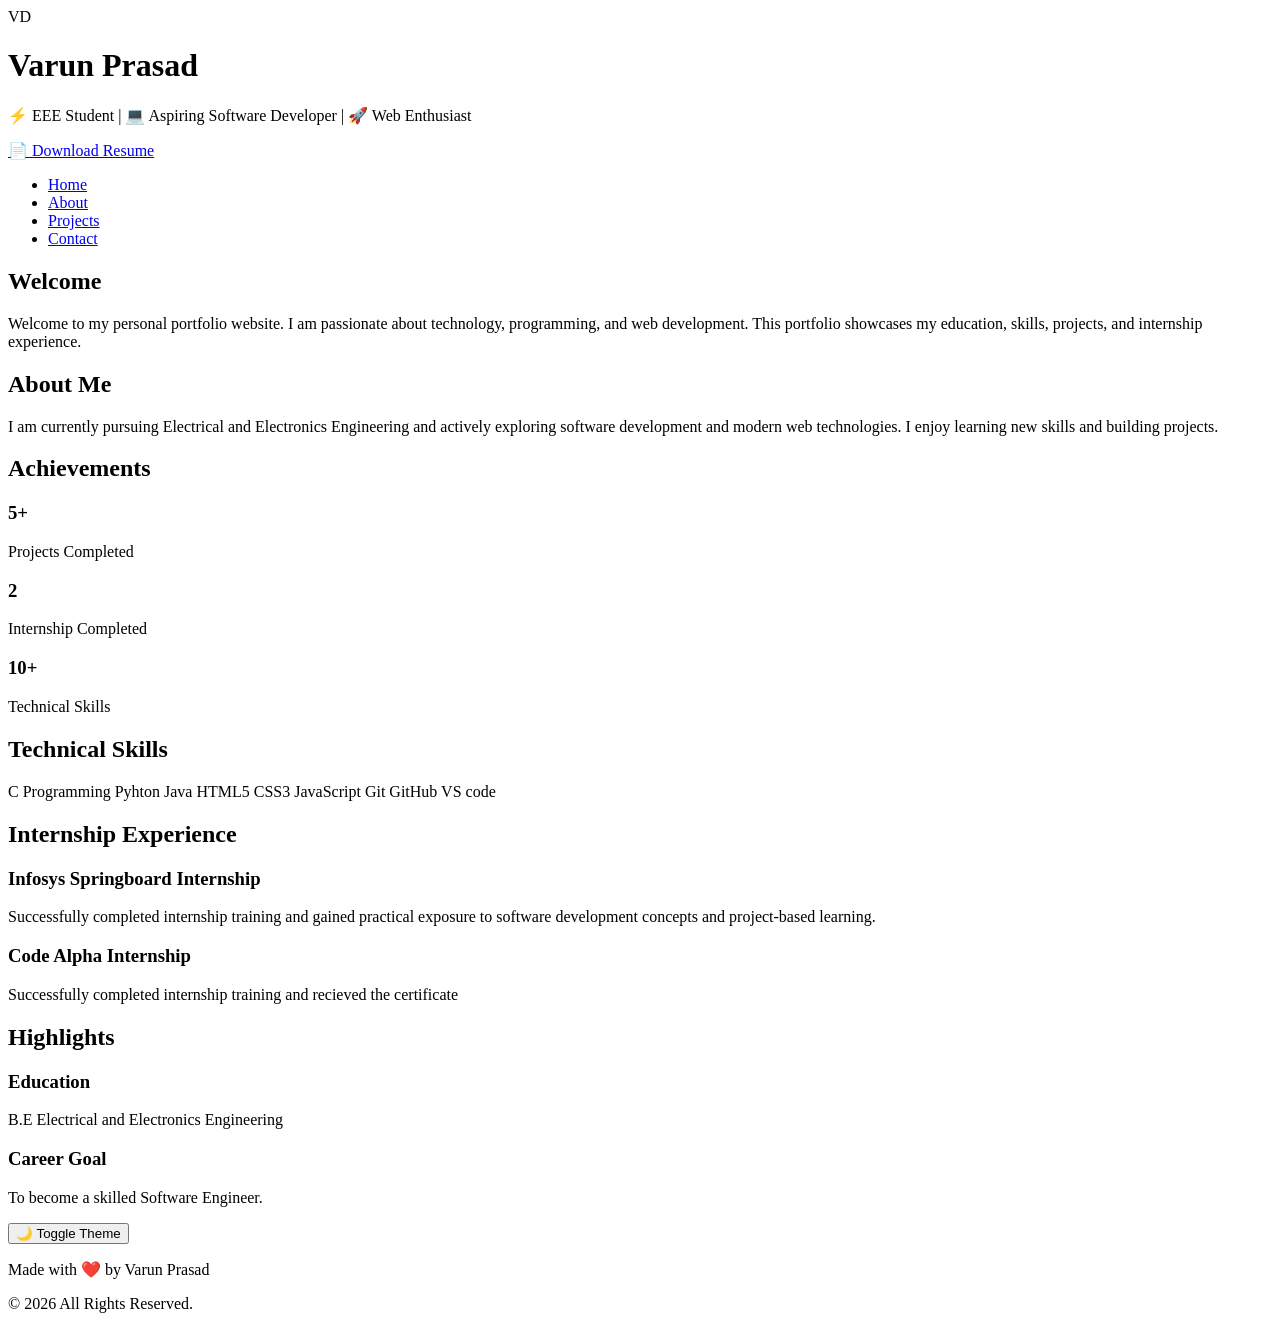
==== index.html @ 1e9d10df "Add files via upload" ====
<!DOCTYPE html>
<html lang="en">
<head>
    <meta charset="UTF-8">
    <meta name="viewport" content="width=device-width, initial-scale=1.0">

    <title>Varun Prasad | Portfolio</title>

    <meta name="description" content="Portfolio of Varun Prasad, EEE Student and Aspiring Software Developer">
    <meta name="keywords" content="Portfolio, EEE, HTML, CSS, Internship">
    <meta name="author" content="Varun Prasad">

    <link rel="stylesheet" href="css/style.css">
</head>

<body>

<header>
    <div class="profile-circle">VD</div>

    <h1>Varun Prasad</h1>

    <p class="typing">
⚡ EEE Student | 💻 Aspiring Software Developer | 🚀 Web Enthusiast
</p><a href="Resume.pdf" class="resume-btn" download>
    📄 Download Resume
</a>

    <nav aria-label="Main Navigation">
        <ul>
            <li><a href="index.html">Home</a></li>
            <li><a href="about.html">About</a></li>
            <li><a href="projects.html">Projects</a></li>
            <li><a href="contact.html">Contact</a></li>
        </ul>
    </nav>
    
</header>

<main>

<section>
    <h2>Welcome</h2>

    <p>
        Welcome to my personal portfolio website. I am passionate about
        technology, programming, and web development. This portfolio
        showcases my education, skills, projects, and internship experience.
    </p>
</section>

<section>
    <h2>About Me</h2>

    <p>
        I am currently pursuing Electrical and Electronics Engineering
        and actively exploring software development and modern web
        technologies. I enjoy learning new skills and building projects.
    </p>
</section>
<section>

<h2>Achievements</h2>

<div class="stats">

<div class="stat-box">
<h3>5+</h3>
<p>Projects Completed</p>
</div>

<div class="stat-box">
<h3>2</h3>
<p>Internship Completed</p>
</div>

<div class="stat-box">
<h3>10+</h3>
<p>Technical Skills</p>
</div>

</div>

</section>

<section>
    <h2>Technical Skills</h2>

    <div class="skills">
        <span>C Programming</span>
        <span>Pyhton</span>
        <span>Java</span>
        <span>HTML5</span>
        <span>CSS3</span>
        <span>JavaScript</span>
        <span>Git</span>
        <span>GitHub</span>
        <span>VS code</span>
    </div>
</section>

<section>
    <h2>Internship Experience</h2>

    <article>
        <h3>Infosys Springboard Internship</h3>

        <p>
            Successfully completed internship training and gained practical
            exposure to software development concepts and project-based learning.
        </p>
        <h3>Code Alpha Internship</h3>
        <p> Successfully completed internship training and recieved the certificate </p>
    </article>
</section>

<section>
    <h2>Highlights</h2>

    <article>
        <h3>Education</h3>
        <p>B.E Electrical and Electronics Engineering</p>
    </article>

    

    <article>
        <h3>Career Goal</h3>
        <p>To become a skilled Software Engineer.</p>
    </article>
</section>

</main>
<div class="theme-btn">
    <button onclick="toggleTheme()">
        🌙 Toggle Theme
    </button>
</div>

<footer>
    <p>Made with ❤️ by Varun Prasad</p>
    <p>&copy; 2026 All Rights Reserved.</p>
</footer>
<script>
function toggleTheme(){
    document.body.classList.toggle("light-mode");
}
</script>

</body>
</html>
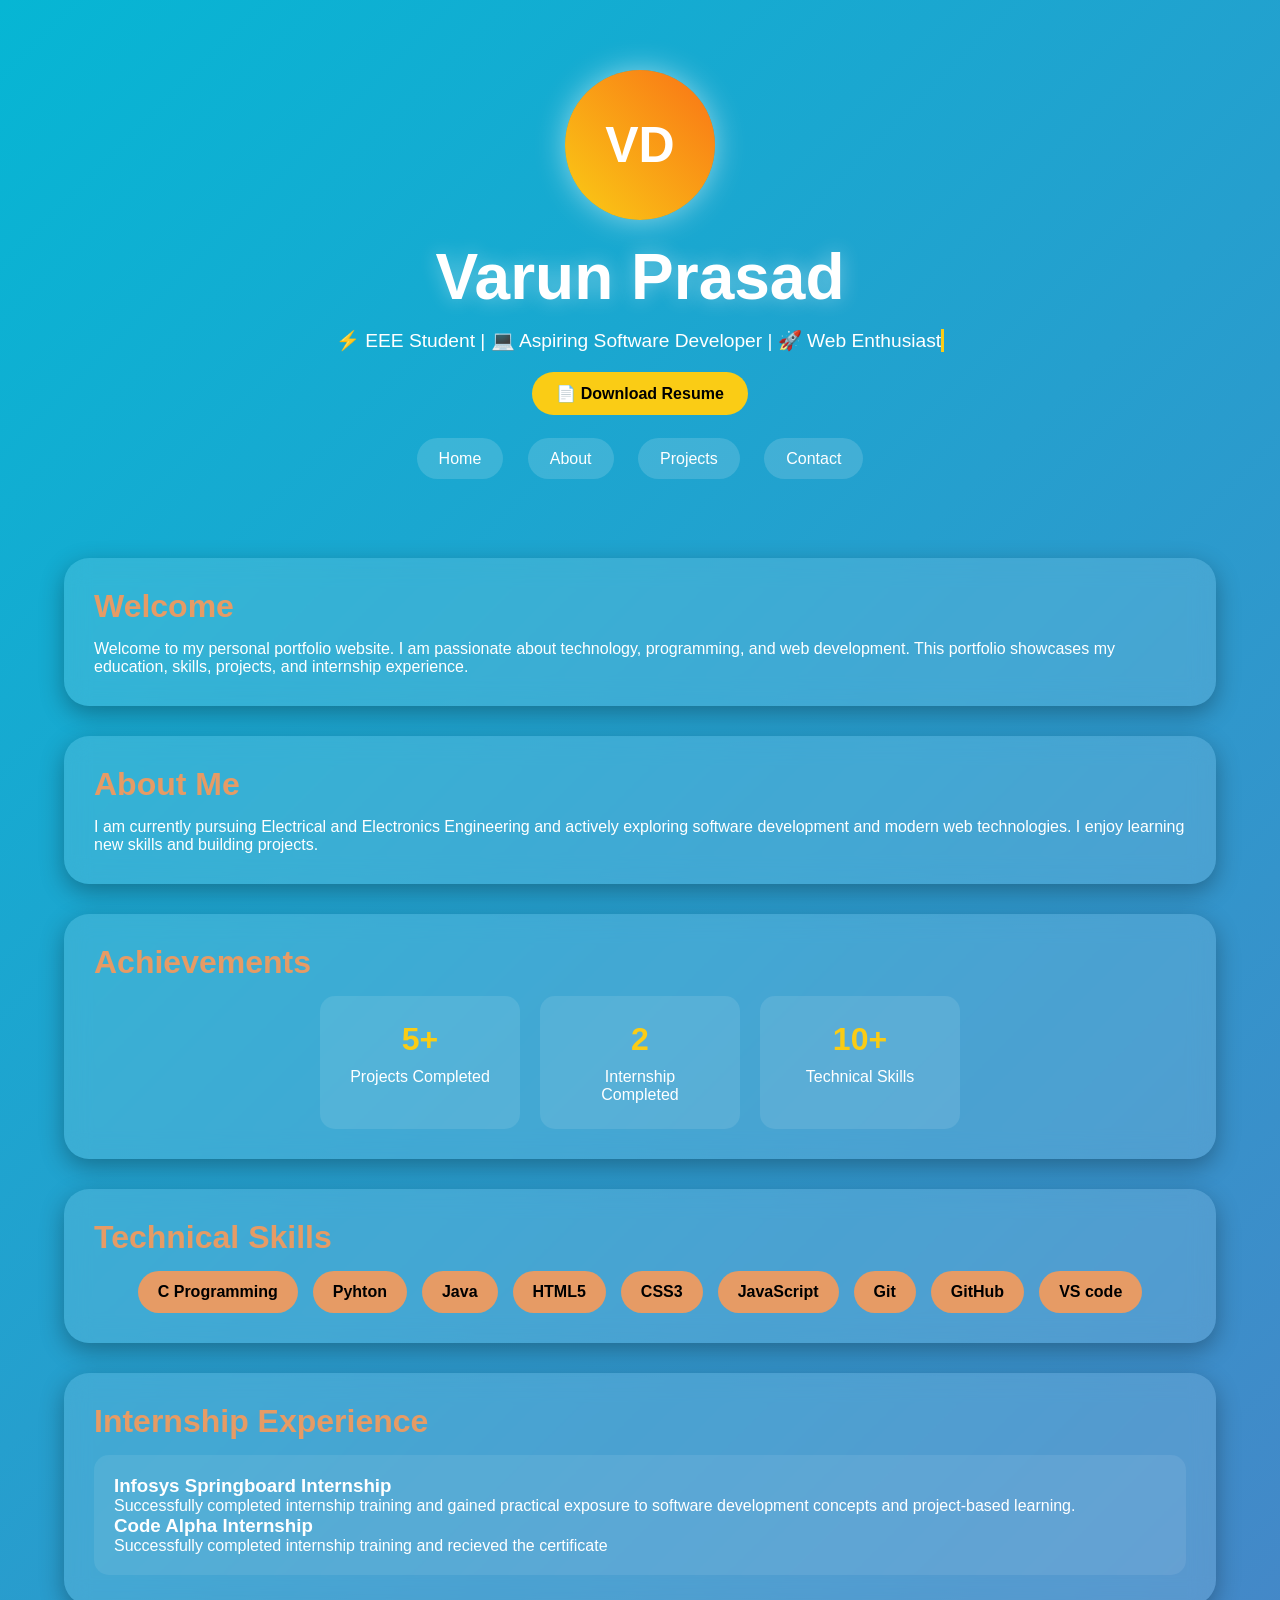
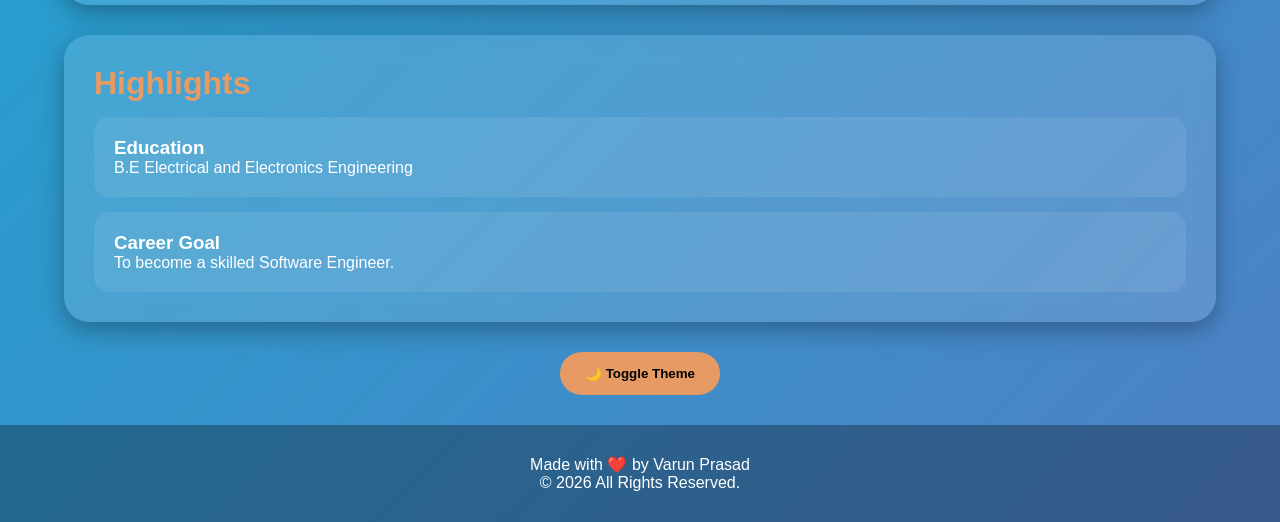
==== commit c55e137b: "Update index.html" ====
--- a/index.html
+++ b/index.html
@@ -10,7 +10,7 @@
     <meta name="keywords" content="Portfolio, EEE, HTML, CSS, Internship">
     <meta name="author" content="Varun Prasad">
 
-    <link rel="stylesheet" href="css/style.css">
+    <link rel="stylesheet" href="style.css">
 </head>
 
 <body>
@@ -148,4 +148,4 @@
 </script>
 
 </body>
-</html>+</html>
--- a/style.css
+++ b/style.css
@@ -0,0 +1,277 @@
+:root{
+    --primary:#745687;
+    --secondary:#e69b65;
+    --bg1:#0f172a;
+    --bg2:#8a1e66;
+    --bg3:#676ec1;
+    --bg4:#06b6d4;
+    --text:white;
+    --card-bg:rgba(255,255,255,0.12);
+}
+
+.light-mode{
+    --text:#111827;
+    --card-bg:rgba(255,255,255,0.9);
+}
+
+*{
+    margin:0;
+    padding:0;
+    box-sizing:border-box;
+    scroll-behavior:smooth;
+}
+
+body{
+    
+    font-family:'Segoe UI',sans-serif;
+    background:linear-gradient(-45deg,var(--bg1),var(--bg2),var(--bg3),var(--bg4));
+    background-size:400% 400%;
+    animation:gradientBG 12s ease infinite;
+    color:var(--text);
+    min-height:100vh;
+}
+
+@keyframes gradientBG{
+    0%{background-position:0% 50%;}
+    50%{background-position:100% 50%;}
+    100%{background-position:0% 50%;}
+}
+
+header{
+    text-align:center;
+    padding:50px 20px;
+}
+
+header h1{
+    font-size:4rem;
+    text-shadow:0 0 20px rgba(255,255,255,0.4);
+}
+
+header p{
+    margin-top:15px;
+    font-size:1.2rem;
+}
+
+.profile-circle{
+    width:150px;
+    height:150px;
+    border-radius:50%;
+    margin:20px auto;
+    display:flex;
+    justify-content:center;
+    align-items:center;
+    background:linear-gradient(45deg,#facc15,#f97316);
+    color:white;
+    font-size:50px;
+    font-weight:bold;
+    box-shadow:0 0 30px rgba(255,255,255,0.5);
+}
+
+nav ul{
+    list-style:none;
+    margin-top:25px;
+}
+
+nav ul li{
+    display:inline-block;
+    margin:10px;
+}
+
+nav ul li a{
+    text-decoration:none;
+    color:white;
+    padding:12px 22px;
+    border-radius:30px;
+    background:rgba(255,255,255,0.15);
+    backdrop-filter:blur(10px);
+    transition:0.3s;
+}
+
+nav ul li a:hover{
+    background:white;
+    color:#1e3a8a;
+    transform:scale(1.08);
+}
+
+/* Flexbox */
+.skills{
+    display:flex;
+    flex-wrap:wrap;
+    gap:15px;
+    justify-content:center;
+}
+
+.skills span{
+    background:var(--secondary);
+    color:black;
+    padding:12px 20px;
+    border-radius:30px;
+    font-weight:bold;
+}
+
+main{
+    width:90%;
+    max-width:1200px;
+    margin:auto;
+}
+
+section{
+    background:var(--card-bg);
+    backdrop-filter:blur(12px);
+    border-radius:25px;
+    padding:30px;
+    margin:30px 0;
+    box-shadow:0 8px 25px rgba(0,0,0,0.3);
+    transition:0.4s;
+}
+
+section:hover{
+    transform:translateY(-8px);
+}
+
+h2{
+    color:var(--secondary);
+    margin-bottom:15px;
+    font-size:2rem;
+}
+
+article{
+    background:rgba(255,255,255,0.08);
+    padding:20px;
+    border-radius:15px;
+    margin-top:15px;
+}
+
+/* CSS GRID */
+.projects-grid{
+    display:grid;
+    grid-template-columns:repeat(auto-fit,minmax(280px,1fr));
+    gap:20px;
+}
+
+.project-card{
+    background:rgba(255,255,255,0.1);
+    padding:20px;
+    border-radius:15px;
+    transition:0.3s;
+}
+
+.project-card:hover{
+    transform:translateY(-10px);
+}
+
+input,
+textarea{
+    width:100%;
+    padding:14px;
+    margin:10px 0;
+    border:none;
+    border-radius:10px;
+}
+
+button{
+    background:var(--secondary);
+    color:black;
+    border:none;
+    padding:14px 25px;
+    border-radius:30px;
+    cursor:pointer;
+    font-weight:bold;
+}
+
+button:hover{
+    transform:scale(1.05);
+}
+
+footer{
+    text-align:center;
+    padding:30px;
+    margin-top:30px;
+    background:rgba(0,0,0,0.3);
+}
+
+/* Responsive Design */
+@media(max-width:768px){
+
+    header h1{
+        font-size:2.2rem;
+    }
+
+    .profile-circle{
+        width:100px;
+        height:100px;
+        font-size:35px;
+    }
+
+    nav ul li{
+        display:block;
+        margin:12px 0;
+    }
+
+    section{
+        padding:20px;
+    }
+
+    .skills{
+        justify-content:center;
+    }
+}
+.theme-btn{
+    text-align:center;
+    margin:30px 0;
+}.typing{
+    width:fit-content;
+    margin:15px auto;
+    overflow:hidden;
+    white-space:nowrap;
+    border-right:3px solid #facc15;
+    animation:typing 4s steps(40,end) infinite alternate;
+}
+
+@keyframes typing{
+    from{
+        width:0;
+    }
+    to{
+        width:42%;
+    }
+}.stats{
+    display:flex;
+    justify-content:center;
+    gap:20px;
+    flex-wrap:wrap;
+}
+
+.stat-box{
+    background:rgba(255,255,255,0.1);
+    padding:25px;
+    width:200px;
+    text-align:center;
+    border-radius:15px;
+    transition:0.3s;
+}
+
+.stat-box:hover{
+    transform:translateY(-8px);
+}
+
+.stat-box h3{
+    font-size:2rem;
+    color:#facc15;
+    margin-bottom:10px;
+}.resume-btn{
+    display:block;
+    width:fit-content;
+    margin:20px auto;
+    padding:12px 24px;
+    background:#facc15;
+    color:black;
+    text-decoration:none;
+    border-radius:30px;
+    font-weight:bold;
+    transition:0.3s;
+}
+
+.resume-btn:hover{
+    transform:scale(1.05);
+}
